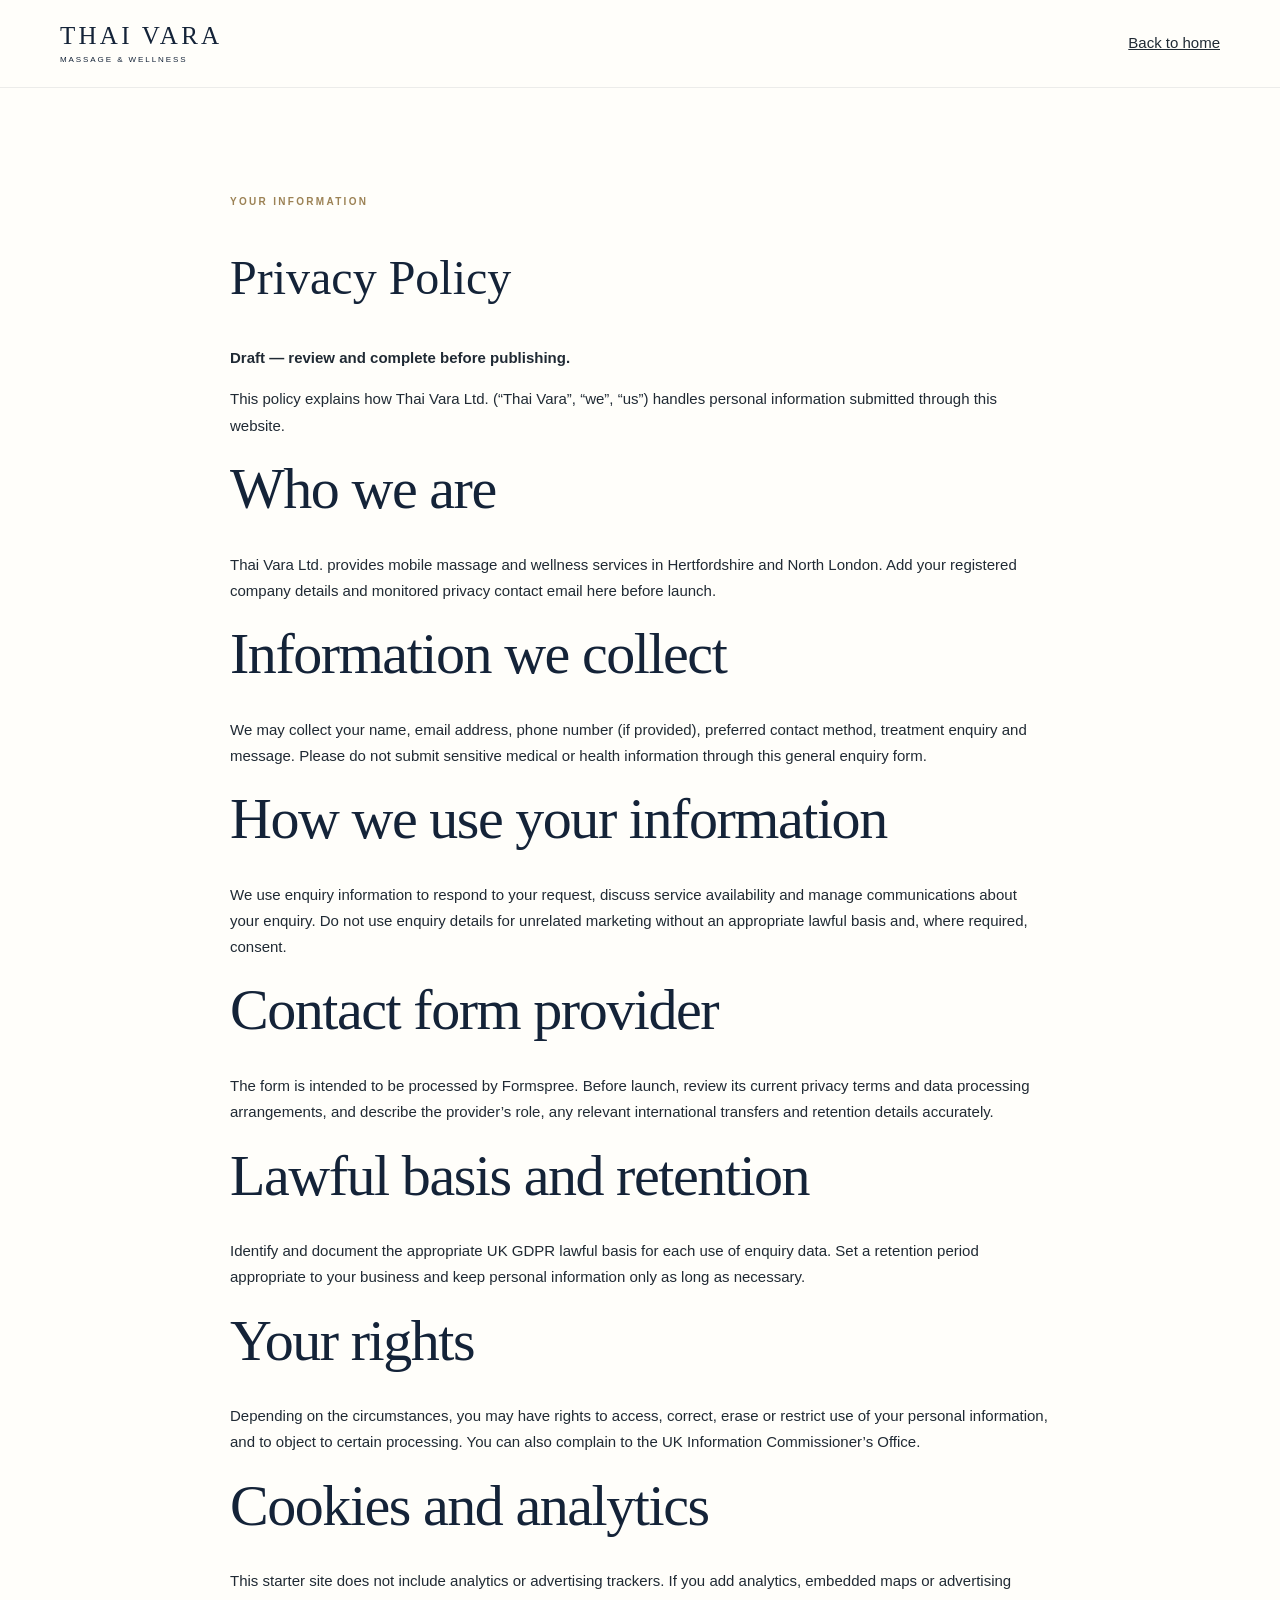
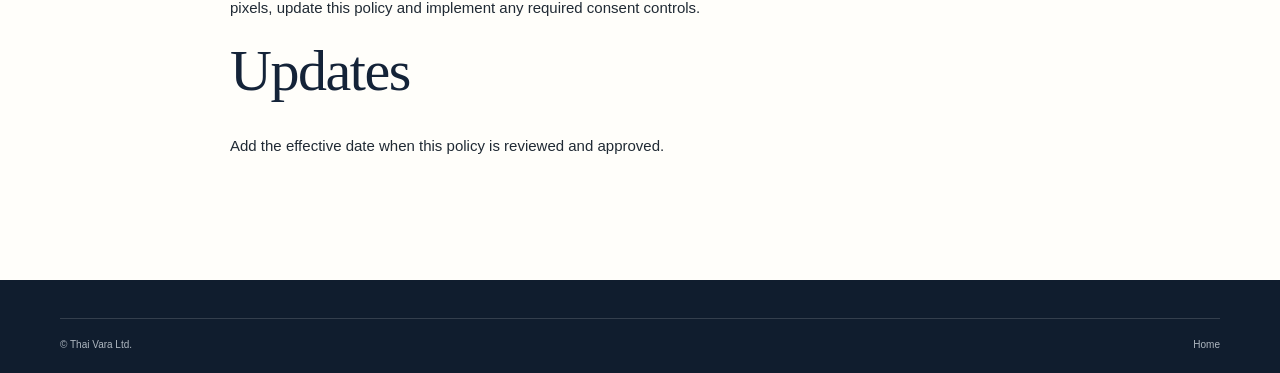
==== privacy-policy.html @ 6009766e "Add privacy-policy.html for Thai Vara website" ====
<!doctype html><html lang="en-GB"><head><meta charset="utf-8"><meta name="viewport" content="width=device-width,initial-scale=1"><title>Privacy Policy | Thai Vara Ltd.</title><link rel="stylesheet" href="/styles.css"></head><body><header class="header"><div class="wrap navwrap"><a class="brand" href="/"><b>THAI VARA</b><small>MASSAGE & WELLNESS</small></a><a href="/">Back to home</a></div></header><main class="section"><article class="wrap" style="max-width:820px"><p class="eyebrow">YOUR INFORMATION</p><h1 style="font:400 48px var(--serif);color:#142338">Privacy Policy</h1><p><strong>Draft — review and complete before publishing.</strong></p><p>This policy explains how Thai Vara Ltd. (“Thai Vara”, “we”, “us”) handles personal information submitted through this website.</p><h2>Who we are</h2><p>Thai Vara Ltd. provides mobile massage and wellness services in Hertfordshire and North London. Add your registered company details and monitored privacy contact email here before launch.</p><h2>Information we collect</h2><p>We may collect your name, email address, phone number (if provided), preferred contact method, treatment enquiry and message. Please do not submit sensitive medical or health information through this general enquiry form.</p><h2>How we use your information</h2><p>We use enquiry information to respond to your request, discuss service availability and manage communications about your enquiry. Do not use enquiry details for unrelated marketing without an appropriate lawful basis and, where required, consent.</p><h2>Contact form provider</h2><p>The form is intended to be processed by Formspree. Before launch, review its current privacy terms and data processing arrangements, and describe the provider’s role, any relevant international transfers and retention details accurately.</p><h2>Lawful basis and retention</h2><p>Identify and document the appropriate UK GDPR lawful basis for each use of enquiry data. Set a retention period appropriate to your business and keep personal information only as long as necessary.</p><h2>Your rights</h2><p>Depending on the circumstances, you may have rights to access, correct, erase or restrict use of your personal information, and to object to certain processing. You can also complain to the UK Information Commissioner’s Office.</p><h2>Cookies and analytics</h2><p>This starter site does not include analytics or advertising trackers. If you add analytics, embedded maps or advertising pixels, update this policy and implement any required consent controls.</p><h2>Updates</h2><p>Add the effective date when this policy is reviewed and approved.</p></article></main><footer><div class="wrap footbottom">© Thai Vara Ltd. <a href="/">Home</a></div></footer></body></html>
---- styles.css ----
:root{--navy:#142338;--ink:#202a34;--muted:#68727b;--cream:#f7f5f0;--paper:#fffefa;--gold:#c9b58c;--line:#e4e0d7;--serif:"Playfair Display",Georgia,serif;--sans:"DM Sans",Arial,sans-serif}*{box-sizing:border-box}html{scroll-behavior:smooth;scroll-padding-top:88px}body{margin:0;color:var(--ink);background:var(--paper);font:15px/1.75 var(--sans)}a{color:inherit}.wrap{width:min(1160px,calc(100% - 48px));margin:auto}.skip{position:absolute;left:-999px;top:0;background:white;padding:10px;z-index:99}.skip:focus{left:10px}.header{height:88px;background:rgba(255,254,250,.97);position:sticky;top:0;z-index:20;border-bottom:1px solid #14233814;backdrop-filter:blur(12px)}.navwrap{height:100%;display:flex;align-items:center;justify-content:space-between}.brand{text-decoration:none;display:flex;flex-direction:column;line-height:1.2;color:var(--navy)}.brand b{font:25px var(--serif);letter-spacing:.13em}.brand small{font-size:8px;letter-spacing:.24em;margin-top:5px}.navwrap nav{display:flex;align-items:center;gap:36px}.navwrap nav a{text-decoration:none;font-size:12px}.navwrap nav a:hover{color:#9c8255}.navcta{border:1px solid var(--navy);padding:10px 18px}.toggle{display:none}.hero{min-height:670px;position:relative;display:flex;align-items:center;background:var(--navy);overflow:hidden;color:white}.heroimg{position:absolute;inset:0;background:url("https://images.unsplash.com/photo-1540555700478-4be289fbecef?auto=format&fit=crop&w=2000&q=85") center/cover;opacity:.48}.shade{position:absolute;inset:0;background:linear-gradient(90deg,#0d1b2eeb 0%,#0d1b2eb8 48%,#0d1b2e33 100%)}.herocontent{position:relative;z-index:1;padding:105px 0 90px}.eyebrow{font-size:10px;font-weight:700;letter-spacing:.23em;color:#9c8255;margin:0 0 22px}.eyebrow.gold{color:#d8c49b}.hero h1{font:400 clamp(48px,7vw,82px)/1.12 var(--serif);letter-spacing:-.035em;margin:0;max-width:780px}.hero h1 em,h2 em{font-weight:400;color:var(--gold)}.herotext{max-width:510px;color:#e2e4e5;font-size:16px;margin:27px 0 32px}.actions{display:flex;align-items:center;gap:28px;flex-wrap:wrap}.btn{display:inline-flex;align-items:center;justify-content:center;gap:16px;border:0;padding:14px 23px;text-decoration:none;font:600 11px var(--sans);letter-spacing:.08em;text-transform:uppercase;cursor:pointer}.goldbtn{background:var(--gold);color:var(--navy)}.darkbtn{background:var(--navy);color:white}.lightlink{font-size:12px;text-decoration:none;color:white}.location{font-size:10px;letter-spacing:.18em;margin-top:65px;color:#d2d5d7}.watermark{position:absolute;right:8%;bottom:4%;font:italic 150px var(--serif);color:#ffffff12}.section{padding:105px 0}.twocol{display:grid;grid-template-columns:1fr 1fr;gap:100px}.section h2{font:400 clamp(38px,5vw,58px)/1.2 var(--serif);letter-spacing:-.025em;color:var(--navy);margin:0 0 28px}.copy{max-width:520px;color:var(--muted)}.lead{font:400 21px/1.55 var(--serif);color:var(--navy);margin-top:0}.under{display:inline-block;margin-top:17px;padding-bottom:5px;border-bottom:1px solid var(--gold);font-size:12px;text-decoration:none;color:var(--navy)}.services{background:var(--cream)}.sectionhead{display:flex;align-items:end;justify-content:space-between;gap:40px;margin-bottom:55px}.note{max-width:360px;color:var(--muted)}.cards{display:grid;grid-template-columns:repeat(3,1fr);border-top:1px solid var(--line);border-left:1px solid var(--line)}.cards article{min-height:240px;padding:29px 30px;border-right:1px solid var(--line);border-bottom:1px solid var(--line)}.cards article span,.benefits span{font-size:10px;color:#9c8255;letter-spacing:.12em}.cards h3,.benefits h3,.band h3{font:400 22px/1.3 var(--serif);color:var(--navy);margin:22px 0 12px}.cards p,.benefits p,.band p{font-size:13px;line-height:1.8;color:var(--muted);margin:0}.disclaimer{font-size:11px;color:#747b80;max-width:850px;margin:25px 0 0}.statement{background:var(--navy);color:white;text-align:center}.center h2{font:400 clamp(48px,7vw,76px)/1.15 var(--serif);margin:0 0 25px;color:white}.center>p:last-child{max-width:550px;margin:auto;color:#d3d9df}.benefits{display:grid;grid-template-columns:repeat(4,1fr);gap:32px}.benefits article{border-top:1px solid var(--gold);padding-top:19px}.benefits h3{margin-top:20px}.band{background:#eae5da;padding:65px 0}.bandgrid{display:grid;grid-template-columns:.8fr 1.2fr;gap:70px;align-items:center}.band h2{font:400 43px var(--serif);margin:0;color:var(--navy)}.bandoptions{display:grid;grid-template-columns:1fr 1fr;gap:35px}.band h3{margin:0 0 8px}.contact{background:var(--cream)}.contactgrid{display:grid;grid-template-columns:.85fr 1.15fr;gap:90px}.copytext{color:var(--muted);max-width:390px;margin:25px 0 42px}.label{font-size:9px;letter-spacing:.18em;color:#9c8255;margin:22px 0 3px}.contact strong{font-size:13px;font-weight:500;color:var(--navy)}form{background:var(--paper);padding:38px;border:1px solid var(--line)}form label{display:block;font-size:11px;font-weight:600;color:var(--navy);margin-bottom:17px}.formrow{display:grid;grid-template-columns:1fr 1fr;gap:18px}form input:not([type=checkbox]),form select,form textarea{display:block;width:100%;margin-top:7px;padding:12px 13px;border:1px solid #dedbd3;background:#fffefa;color:var(--ink);font:400 12px var(--sans);border-radius:0}form textarea{resize:vertical}form input:focus,form select:focus,form textarea:focus{outline:2px solid var(--gold);outline-offset:1px}.consent{display:flex!important;gap:10px;align-items:flex-start;font-weight:400!important;color:var(--muted)!important;line-height:1.5}.consent input{margin-top:3px}.consent a{color:var(--navy)}.formnote{font-size:10px;color:#7b8389;margin:13px 0 0}footer{background:#101d2e;color:#dce0e3;padding:38px 0 20px}.footertop{display:flex;align-items:center;justify-content:space-between;padding-bottom:35px}.inverse{color:white}.footertop>p{font:italic 18px var(--serif);color:#d1c2a3}.footertop>a:last-child,.footbottom a{text-decoration:none}.footbottom{border-top:1px solid #ffffff26;padding-top:17px;display:flex;justify-content:space-between;gap:18px;flex-wrap:wrap;font-size:10px;color:#aeb7c0}@media(max-width:800px){.twocol,.contactgrid{gap:45px}.benefits{grid-template-columns:repeat(2,1fr)}.bandgrid{gap:35px}.cards article{padding:24px;min-height:260px}}@media(max-width:640px){.wrap{width:calc(100% - 36px)}.header{height:74px}.brand b{font-size:22px}.toggle{display:block;background:none;border:0;color:var(--navy);font-size:23px}.navwrap nav{display:none;position:absolute;top:74px;left:0;right:0;background:var(--paper);padding:22px 24px 28px;flex-direction:column;align-items:stretch;border-bottom:1px solid var(--line)}.navwrap nav.open{display:flex}.navwrap nav a{padding:8px 0}.navcta{text-align:center}.hero{min-height:650px}.herocontent{padding:90px 0 65px}.hero h1{font-size:51px}.herotext{font-size:14px}.location{margin-top:50px}.section{padding:78px 0}.twocol,.contactgrid,.bandgrid{grid-template-columns:1fr;gap:30px}.section h2{font-size:43px}.sectionhead{display:block;margin-bottom:35px}.note{margin-top:20px}.cards{grid-template-columns:1fr}.cards article{min-height:0;padding:25px}.cards h3{margin:13px 0}.center h2{font-size:54px}.benefits{grid-template-columns:1fr 1fr;gap:28px 18px}.benefits h3{font-size:19px}.band{padding:55px 0}.band h2{font-size:38px}.bandoptions{grid-template-columns:1fr;gap:25px}form{padding:24px 19px}.formrow{grid-template-columns:1fr;gap:0}.footertop{align-items:flex-start;gap:20px;flex-direction:column}.footertop>p{margin:0}.footbottom{flex-direction:column;gap:8px}}@media(prefers-reduced-motion:reduce){html{scroll-behavior:auto}}
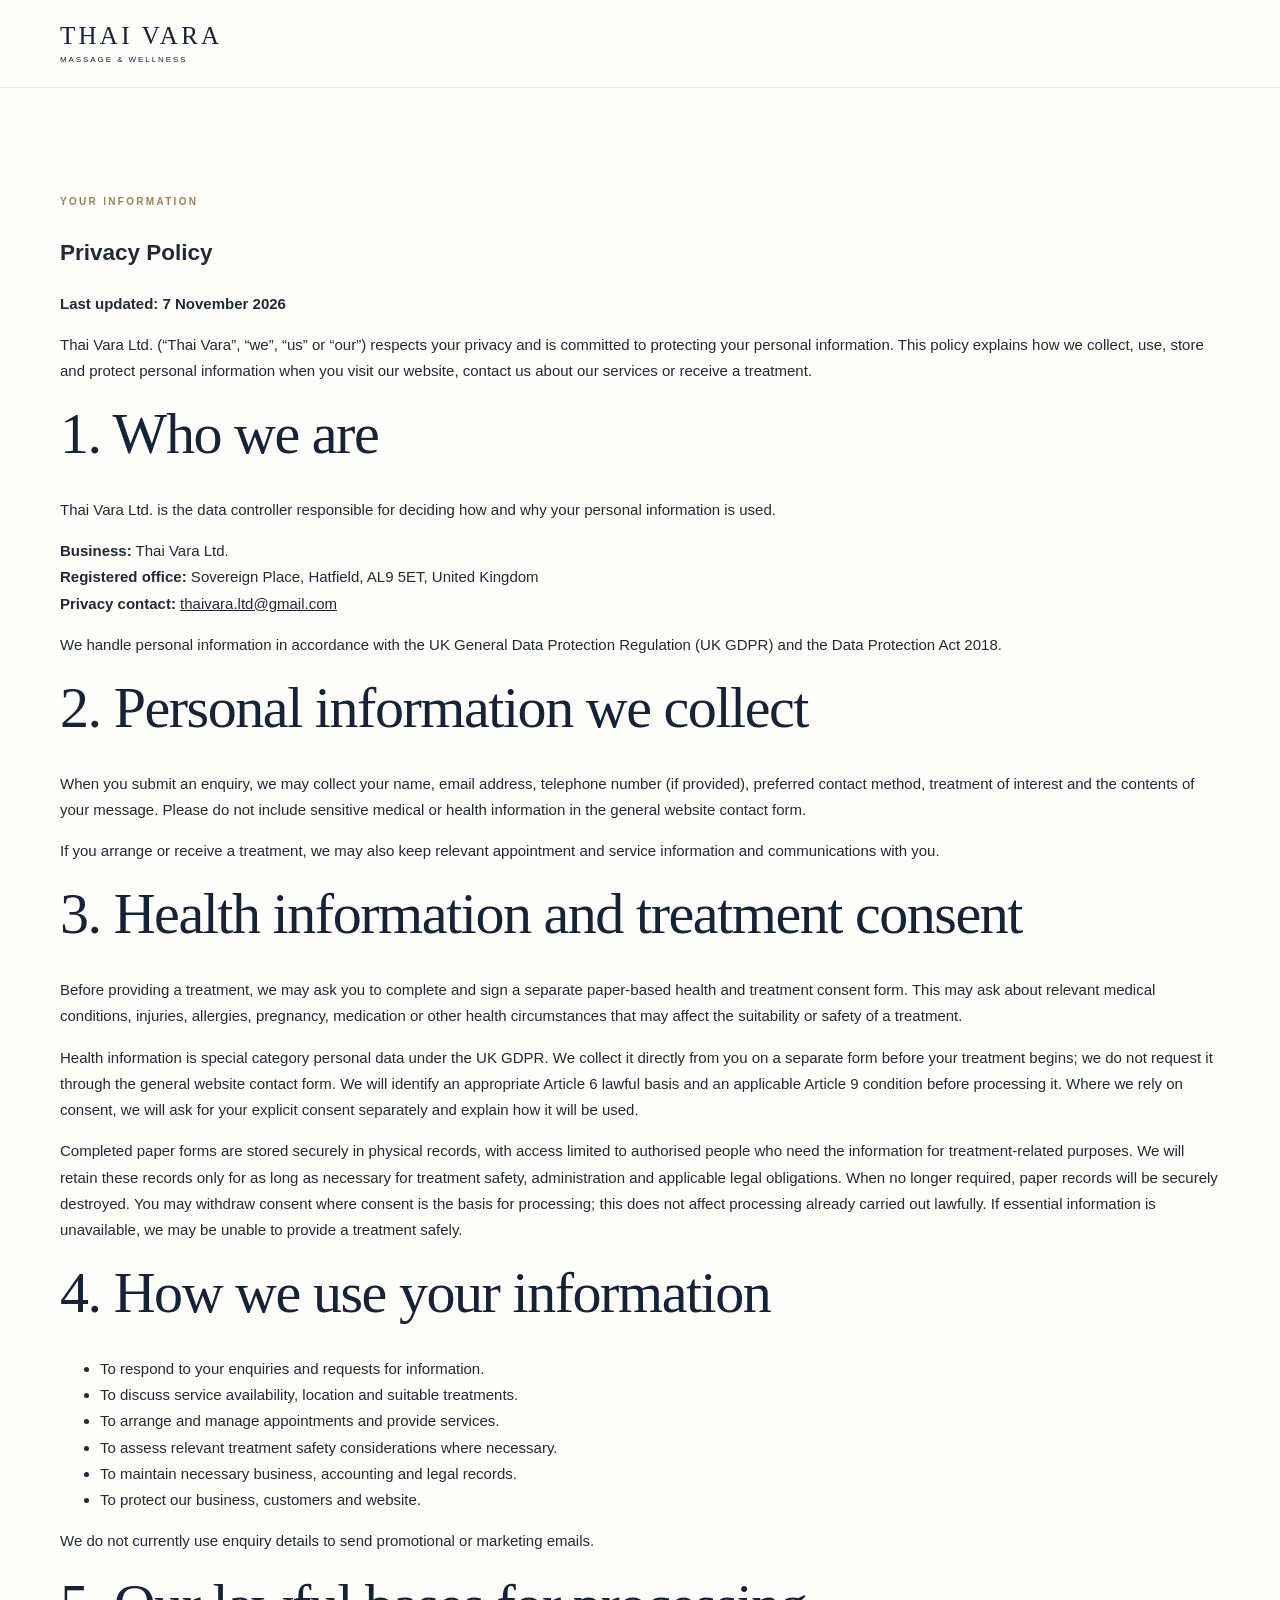
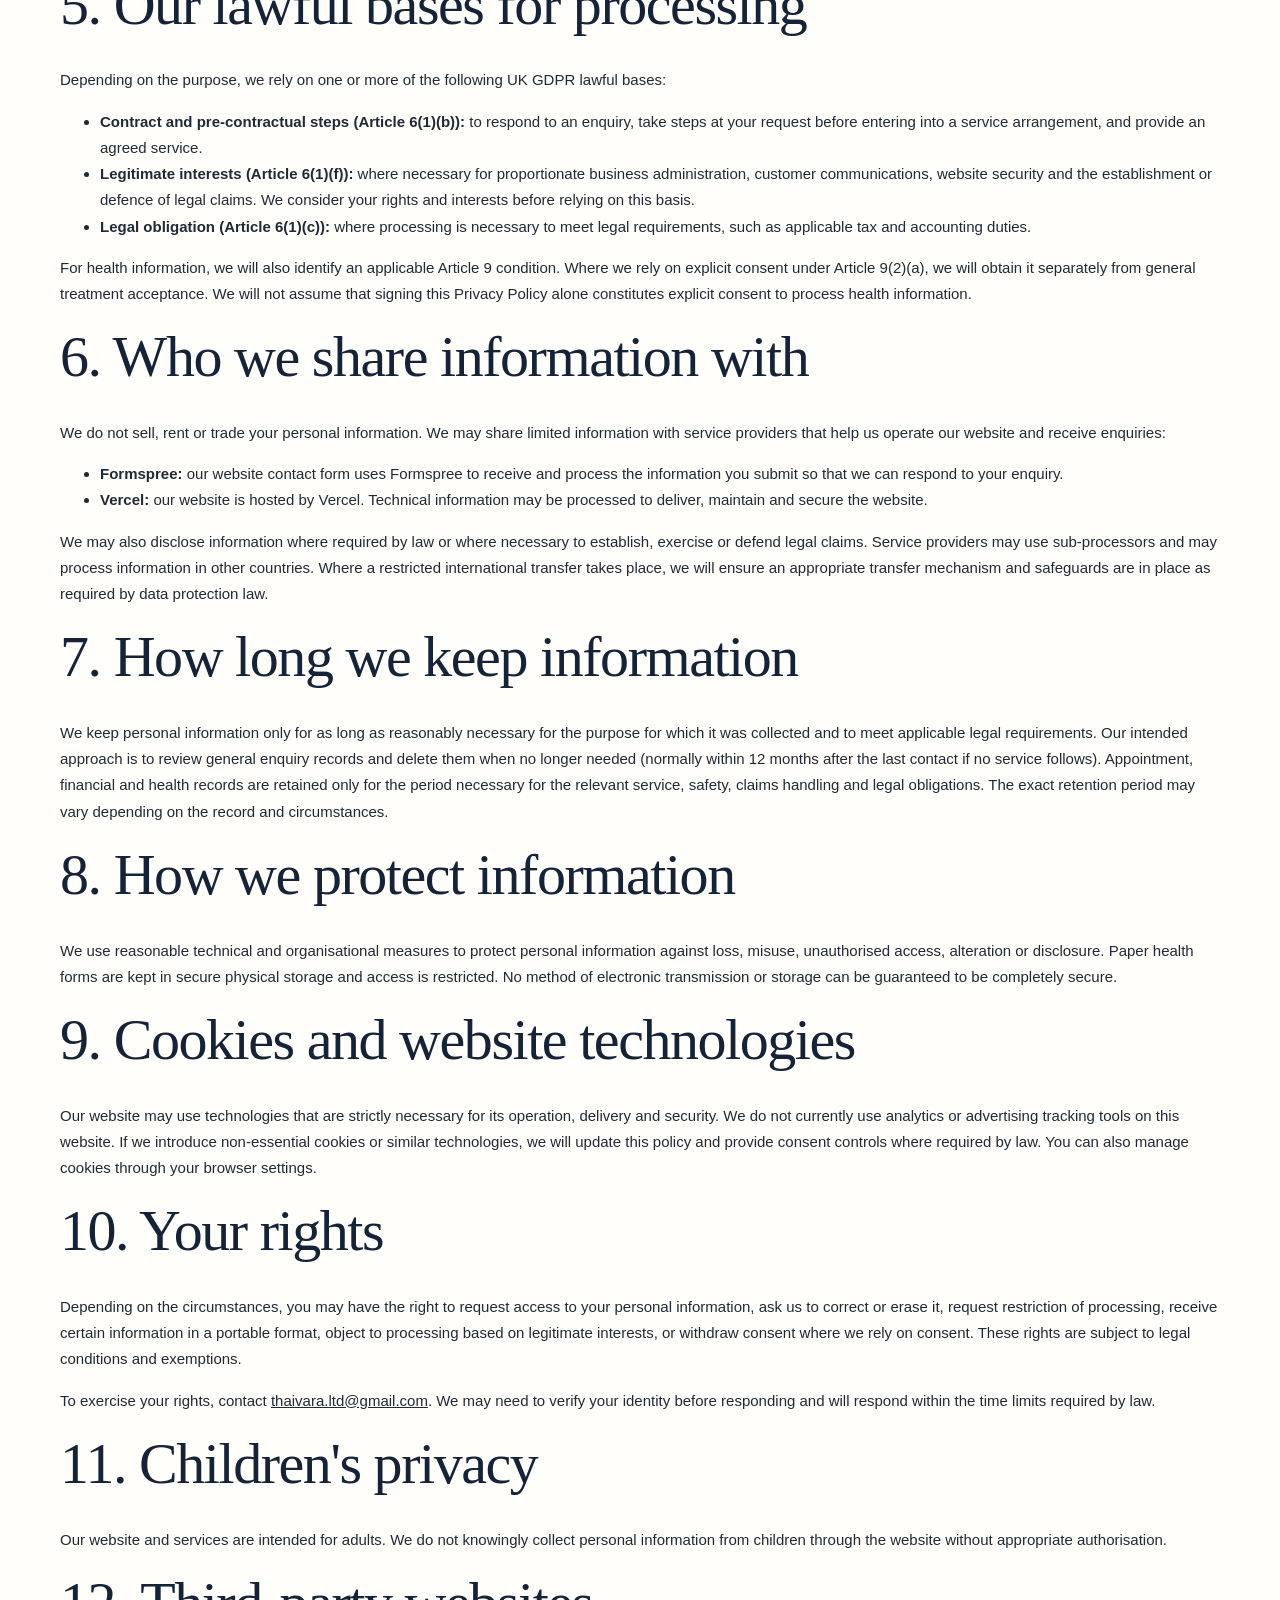
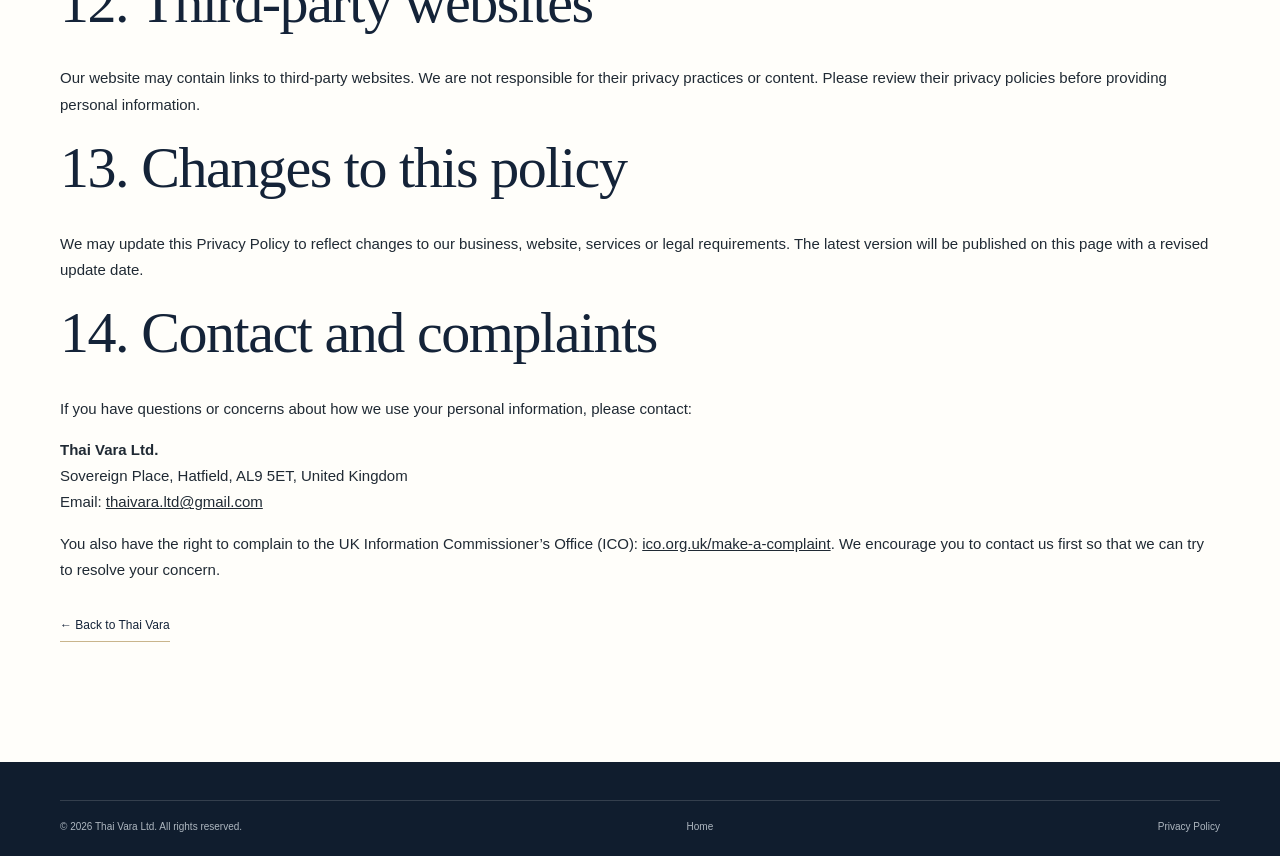
==== commit fe2497d0: "Publish Thai Vara privacy policy page" ====
--- a/privacy-policy.html
+++ b/privacy-policy.html
@@ -1 +1,32 @@
-<!doctype html><html lang="en-GB"><head><meta charset="utf-8"><meta name="viewport" content="width=device-width,initial-scale=1"><title>Privacy Policy | Thai Vara Ltd.</title><link rel="stylesheet" href="/styles.css"></head><body><header class="header"><div class="wrap navwrap"><a class="brand" href="/"><b>THAI VARA</b><small>MASSAGE & WELLNESS</small></a><a href="/">Back to home</a></div></header><main class="section"><article class="wrap" style="max-width:820px"><p class="eyebrow">YOUR INFORMATION</p><h1 style="font:400 48px var(--serif);color:#142338">Privacy Policy</h1><p><strong>Draft — review and complete before publishing.</strong></p><p>This policy explains how Thai Vara Ltd. (“Thai Vara”, “we”, “us”) handles personal information submitted through this website.</p><h2>Who we are</h2><p>Thai Vara Ltd. provides mobile massage and wellness services in Hertfordshire and North London. Add your registered company details and monitored privacy contact email here before launch.</p><h2>Information we collect</h2><p>We may collect your name, email address, phone number (if provided), preferred contact method, treatment enquiry and message. Please do not submit sensitive medical or health information through this general enquiry form.</p><h2>How we use your information</h2><p>We use enquiry information to respond to your request, discuss service availability and manage communications about your enquiry. Do not use enquiry details for unrelated marketing without an appropriate lawful basis and, where required, consent.</p><h2>Contact form provider</h2><p>The form is intended to be processed by Formspree. Before launch, review its current privacy terms and data processing arrangements, and describe the provider’s role, any relevant international transfers and retention details accurately.</p><h2>Lawful basis and retention</h2><p>Identify and document the appropriate UK GDPR lawful basis for each use of enquiry data. Set a retention period appropriate to your business and keep personal information only as long as necessary.</p><h2>Your rights</h2><p>Depending on the circumstances, you may have rights to access, correct, erase or restrict use of your personal information, and to object to certain processing. You can also complain to the UK Information Commissioner’s Office.</p><h2>Cookies and analytics</h2><p>This starter site does not include analytics or advertising trackers. If you add analytics, embedded maps or advertising pixels, update this policy and implement any required consent controls.</p><h2>Updates</h2><p>Add the effective date when this policy is reviewed and approved.</p></article></main><footer><div class="wrap footbottom">© Thai Vara Ltd. <a href="/">Home</a></div></footer></body></html>+<!doctype html>
+<html lang="en-GB">
+<head>
+<meta charset="utf-8"><meta name="viewport" content="width=device-width,initial-scale=1">
+<meta name="theme-color" content="#142338">
+<title>Privacy Policy | Thai Vara Ltd.</title>
+<meta name="description" content="How Thai Vara Ltd. collects, uses, stores and protects personal information.">
+<link rel="stylesheet" href="/styles.css">
+</head>
+<body>
+<header class="header"><div class="wrap navwrap"><a class="brand" href="/"><b>THAI VARA</b><small>MASSAGE & WELLNESS</small></a></div></header>
+<main class="section policy-page"><article class="wrap policy-content">
+<p class="eyebrow">YOUR INFORMATION</p><h1>Privacy Policy</h1><p class="policy-date"><strong>Last updated: 7 November 2026</strong></p>
+<p>Thai Vara Ltd. (“Thai Vara”, “we”, “us” or “our”) respects your privacy and is committed to protecting your personal information. This policy explains how we collect, use, store and protect personal information when you visit our website, contact us about our services or receive a treatment.</p>
+<h2>1. Who we are</h2><p>Thai Vara Ltd. is the data controller responsible for deciding how and why your personal information is used.</p><p><strong>Business:</strong> Thai Vara Ltd.<br><strong>Registered office:</strong> Sovereign Place, Hatfield, AL9 5ET, United Kingdom<br><strong>Privacy contact:</strong> <a href="mailto:thaivara.ltd@gmail.com">thaivara.ltd@gmail.com</a></p><p>We handle personal information in accordance with the UK General Data Protection Regulation (UK GDPR) and the Data Protection Act 2018.</p>
+<h2>2. Personal information we collect</h2><p>When you submit an enquiry, we may collect your name, email address, telephone number (if provided), preferred contact method, treatment of interest and the contents of your message. Please do not include sensitive medical or health information in the general website contact form.</p><p>If you arrange or receive a treatment, we may also keep relevant appointment and service information and communications with you.</p>
+<h2>3. Health information and treatment consent</h2><p>Before providing a treatment, we may ask you to complete and sign a separate paper-based health and treatment consent form. This may ask about relevant medical conditions, injuries, allergies, pregnancy, medication or other health circumstances that may affect the suitability or safety of a treatment.</p><p>Health information is special category personal data under the UK GDPR. We collect it directly from you on a separate form before your treatment begins; we do not request it through the general website contact form. We will identify an appropriate Article 6 lawful basis and an applicable Article 9 condition before processing it. Where we rely on consent, we will ask for your explicit consent separately and explain how it will be used.</p><p>Completed paper forms are stored securely in physical records, with access limited to authorised people who need the information for treatment-related purposes. We will retain these records only for as long as necessary for treatment safety, administration and applicable legal obligations. When no longer required, paper records will be securely destroyed. You may withdraw consent where consent is the basis for processing; this does not affect processing already carried out lawfully. If essential information is unavailable, we may be unable to provide a treatment safely.</p>
+<h2>4. How we use your information</h2><ul><li>To respond to your enquiries and requests for information.</li><li>To discuss service availability, location and suitable treatments.</li><li>To arrange and manage appointments and provide services.</li><li>To assess relevant treatment safety considerations where necessary.</li><li>To maintain necessary business, accounting and legal records.</li><li>To protect our business, customers and website.</li></ul><p>We do not currently use enquiry details to send promotional or marketing emails.</p>
+<h2>5. Our lawful bases for processing</h2><p>Depending on the purpose, we rely on one or more of the following UK GDPR lawful bases:</p><ul><li><strong>Contract and pre-contractual steps (Article 6(1)(b)):</strong> to respond to an enquiry, take steps at your request before entering into a service arrangement, and provide an agreed service.</li><li><strong>Legitimate interests (Article 6(1)(f)):</strong> where necessary for proportionate business administration, customer communications, website security and the establishment or defence of legal claims. We consider your rights and interests before relying on this basis.</li><li><strong>Legal obligation (Article 6(1)(c)):</strong> where processing is necessary to meet legal requirements, such as applicable tax and accounting duties.</li></ul><p>For health information, we will also identify an applicable Article 9 condition. Where we rely on explicit consent under Article 9(2)(a), we will obtain it separately from general treatment acceptance. We will not assume that signing this Privacy Policy alone constitutes explicit consent to process health information.</p>
+<h2>6. Who we share information with</h2><p>We do not sell, rent or trade your personal information. We may share limited information with service providers that help us operate our website and receive enquiries:</p><ul><li><strong>Formspree:</strong> our website contact form uses Formspree to receive and process the information you submit so that we can respond to your enquiry.</li><li><strong>Vercel:</strong> our website is hosted by Vercel. Technical information may be processed to deliver, maintain and secure the website.</li></ul><p>We may also disclose information where required by law or where necessary to establish, exercise or defend legal claims. Service providers may use sub-processors and may process information in other countries. Where a restricted international transfer takes place, we will ensure an appropriate transfer mechanism and safeguards are in place as required by data protection law.</p>
+<h2>7. How long we keep information</h2><p>We keep personal information only for as long as reasonably necessary for the purpose for which it was collected and to meet applicable legal requirements. Our intended approach is to review general enquiry records and delete them when no longer needed (normally within 12 months after the last contact if no service follows). Appointment, financial and health records are retained only for the period necessary for the relevant service, safety, claims handling and legal obligations. The exact retention period may vary depending on the record and circumstances.</p>
+<h2>8. How we protect information</h2><p>We use reasonable technical and organisational measures to protect personal information against loss, misuse, unauthorised access, alteration or disclosure. Paper health forms are kept in secure physical storage and access is restricted. No method of electronic transmission or storage can be guaranteed to be completely secure.</p>
+<h2>9. Cookies and website technologies</h2><p>Our website may use technologies that are strictly necessary for its operation, delivery and security. We do not currently use analytics or advertising tracking tools on this website. If we introduce non-essential cookies or similar technologies, we will update this policy and provide consent controls where required by law. You can also manage cookies through your browser settings.</p>
+<h2>10. Your rights</h2><p>Depending on the circumstances, you may have the right to request access to your personal information, ask us to correct or erase it, request restriction of processing, receive certain information in a portable format, object to processing based on legitimate interests, or withdraw consent where we rely on consent. These rights are subject to legal conditions and exemptions.</p><p>To exercise your rights, contact <a href="mailto:thaivara.ltd@gmail.com">thaivara.ltd@gmail.com</a>. We may need to verify your identity before responding and will respond within the time limits required by law.</p>
+<h2>11. Children's privacy</h2><p>Our website and services are intended for adults. We do not knowingly collect personal information from children through the website without appropriate authorisation.</p>
+<h2>12. Third-party websites</h2><p>Our website may contain links to third-party websites. We are not responsible for their privacy practices or content. Please review their privacy policies before providing personal information.</p>
+<h2>13. Changes to this policy</h2><p>We may update this Privacy Policy to reflect changes to our business, website, services or legal requirements. The latest version will be published on this page with a revised update date.</p>
+<h2>14. Contact and complaints</h2><p>If you have questions or concerns about how we use your personal information, please contact:</p><p><strong>Thai Vara Ltd.</strong><br>Sovereign Place, Hatfield, AL9 5ET, United Kingdom<br>Email: <a href="mailto:thaivara.ltd@gmail.com">thaivara.ltd@gmail.com</a></p><p>You also have the right to complain to the UK Information Commissioner’s Office (ICO): <a href="https://ico.org.uk/make-a-complaint/" target="_blank" rel="noopener noreferrer">ico.org.uk/make-a-complaint</a>. We encourage you to contact us first so that we can try to resolve your concern.</p>
+<p class="policy-back"><a class="under" href="/">← Back to Thai Vara</a></p>
+</article></main>
+<footer><div class="wrap footbottom"><span>© 2026 Thai Vara Ltd. All rights reserved.</span><a href="/">Home</a><a href="/privacy-policy.html" aria-current="page">Privacy Policy</a></div></footer>
+</body></html>
--- a/styles.css
+++ b/styles.css
@@ -1 +1 @@
-:root{--navy:#142338;--ink:#202a34;--muted:#68727b;--cream:#f7f5f0;--paper:#fffefa;--gold:#c9b58c;--line:#e4e0d7;--serif:"Playfair Display",Georgia,serif;--sans:"DM Sans",Arial,sans-serif}*{box-sizing:border-box}html{scroll-behavior:smooth;scroll-padding-top:88px}body{margin:0;color:var(--ink);background:var(--paper);font:15px/1.75 var(--sans)}a{color:inherit}.wrap{width:min(1160px,calc(100% - 48px));margin:auto}.skip{position:absolute;left:-999px;top:0;background:white;padding:10px;z-index:99}.skip:focus{left:10px}.header{height:88px;background:rgba(255,254,250,.97);position:sticky;top:0;z-index:20;border-bottom:1px solid #14233814;backdrop-filter:blur(12px)}.navwrap{height:100%;display:flex;align-items:center;justify-content:space-between}.brand{text-decoration:none;display:flex;flex-direction:column;line-height:1.2;color:var(--navy)}.brand b{font:25px var(--serif);letter-spacing:.13em}.brand small{font-size:8px;letter-spacing:.24em;margin-top:5px}.navwrap nav{display:flex;align-items:center;gap:36px}.navwrap nav a{text-decoration:none;font-size:12px}.navwrap nav a:hover{color:#9c8255}.navcta{border:1px solid var(--navy);padding:10px 18px}.toggle{display:none}.hero{min-height:670px;position:relative;display:flex;align-items:center;background:var(--navy);overflow:hidden;color:white}.heroimg{position:absolute;inset:0;background:url("https://images.unsplash.com/photo-1540555700478-4be289fbecef?auto=format&fit=crop&w=2000&q=85") center/cover;opacity:.48}.shade{position:absolute;inset:0;background:linear-gradient(90deg,#0d1b2eeb 0%,#0d1b2eb8 48%,#0d1b2e33 100%)}.herocontent{position:relative;z-index:1;padding:105px 0 90px}.eyebrow{font-size:10px;font-weight:700;letter-spacing:.23em;color:#9c8255;margin:0 0 22px}.eyebrow.gold{color:#d8c49b}.hero h1{font:400 clamp(48px,7vw,82px)/1.12 var(--serif);letter-spacing:-.035em;margin:0;max-width:780px}.hero h1 em,h2 em{font-weight:400;color:var(--gold)}.herotext{max-width:510px;color:#e2e4e5;font-size:16px;margin:27px 0 32px}.actions{display:flex;align-items:center;gap:28px;flex-wrap:wrap}.btn{display:inline-flex;align-items:center;justify-content:center;gap:16px;border:0;padding:14px 23px;text-decoration:none;font:600 11px var(--sans);letter-spacing:.08em;text-transform:uppercase;cursor:pointer}.goldbtn{background:var(--gold);color:var(--navy)}.darkbtn{background:var(--navy);color:white}.lightlink{font-size:12px;text-decoration:none;color:white}.location{font-size:10px;letter-spacing:.18em;margin-top:65px;color:#d2d5d7}.watermark{position:absolute;right:8%;bottom:4%;font:italic 150px var(--serif);color:#ffffff12}.section{padding:105px 0}.twocol{display:grid;grid-template-columns:1fr 1fr;gap:100px}.section h2{font:400 clamp(38px,5vw,58px)/1.2 var(--serif);letter-spacing:-.025em;color:var(--navy);margin:0 0 28px}.copy{max-width:520px;color:var(--muted)}.lead{font:400 21px/1.55 var(--serif);color:var(--navy);margin-top:0}.under{display:inline-block;margin-top:17px;padding-bottom:5px;border-bottom:1px solid var(--gold);font-size:12px;text-decoration:none;color:var(--navy)}.services{background:var(--cream)}.sectionhead{display:flex;align-items:end;justify-content:space-between;gap:40px;margin-bottom:55px}.note{max-width:360px;color:var(--muted)}.cards{display:grid;grid-template-columns:repeat(3,1fr);border-top:1px solid var(--line);border-left:1px solid var(--line)}.cards article{min-height:240px;padding:29px 30px;border-right:1px solid var(--line);border-bottom:1px solid var(--line)}.cards article span,.benefits span{font-size:10px;color:#9c8255;letter-spacing:.12em}.cards h3,.benefits h3,.band h3{font:400 22px/1.3 var(--serif);color:var(--navy);margin:22px 0 12px}.cards p,.benefits p,.band p{font-size:13px;line-height:1.8;color:var(--muted);margin:0}.disclaimer{font-size:11px;color:#747b80;max-width:850px;margin:25px 0 0}.statement{background:var(--navy);color:white;text-align:center}.center h2{font:400 clamp(48px,7vw,76px)/1.15 var(--serif);margin:0 0 25px;color:white}.center>p:last-child{max-width:550px;margin:auto;color:#d3d9df}.benefits{display:grid;grid-template-columns:repeat(4,1fr);gap:32px}.benefits article{border-top:1px solid var(--gold);padding-top:19px}.benefits h3{margin-top:20px}.band{background:#eae5da;padding:65px 0}.bandgrid{display:grid;grid-template-columns:.8fr 1.2fr;gap:70px;align-items:center}.band h2{font:400 43px var(--serif);margin:0;color:var(--navy)}.bandoptions{display:grid;grid-template-columns:1fr 1fr;gap:35px}.band h3{margin:0 0 8px}.contact{background:var(--cream)}.contactgrid{display:grid;grid-template-columns:.85fr 1.15fr;gap:90px}.copytext{color:var(--muted);max-width:390px;margin:25px 0 42px}.label{font-size:9px;letter-spacing:.18em;color:#9c8255;margin:22px 0 3px}.contact strong{font-size:13px;font-weight:500;color:var(--navy)}form{background:var(--paper);padding:38px;border:1px solid var(--line)}form label{display:block;font-size:11px;font-weight:600;color:var(--navy);margin-bottom:17px}.formrow{display:grid;grid-template-columns:1fr 1fr;gap:18px}form input:not([type=checkbox]),form select,form textarea{display:block;width:100%;margin-top:7px;padding:12px 13px;border:1px solid #dedbd3;background:#fffefa;color:var(--ink);font:400 12px var(--sans);border-radius:0}form textarea{resize:vertical}form input:focus,form select:focus,form textarea:focus{outline:2px solid var(--gold);outline-offset:1px}.consent{display:flex!important;gap:10px;align-items:flex-start;font-weight:400!important;color:var(--muted)!important;line-height:1.5}.consent input{margin-top:3px}.consent a{color:var(--navy)}.formnote{font-size:10px;color:#7b8389;margin:13px 0 0}footer{background:#101d2e;color:#dce0e3;padding:38px 0 20px}.footertop{display:flex;align-items:center;justify-content:space-between;padding-bottom:35px}.inverse{color:white}.footertop>p{font:italic 18px var(--serif);color:#d1c2a3}.footertop>a:last-child,.footbottom a{text-decoration:none}.footbottom{border-top:1px solid #ffffff26;padding-top:17px;display:flex;justify-content:space-between;gap:18px;flex-wrap:wrap;font-size:10px;color:#aeb7c0}@media(max-width:800px){.twocol,.contactgrid{gap:45px}.benefits{grid-template-columns:repeat(2,1fr)}.bandgrid{gap:35px}.cards article{padding:24px;min-height:260px}}@media(max-width:640px){.wrap{width:calc(100% - 36px)}.header{height:74px}.brand b{font-size:22px}.toggle{display:block;background:none;border:0;color:var(--navy);font-size:23px}.navwrap nav{display:none;position:absolute;top:74px;left:0;right:0;background:var(--paper);padding:22px 24px 28px;flex-direction:column;align-items:stretch;border-bottom:1px solid var(--line)}.navwrap nav.open{display:flex}.navwrap nav a{padding:8px 0}.navcta{text-align:center}.hero{min-height:650px}.herocontent{padding:90px 0 65px}.hero h1{font-size:51px}.herotext{font-size:14px}.location{margin-top:50px}.section{padding:78px 0}.twocol,.contactgrid,.bandgrid{grid-template-columns:1fr;gap:30px}.section h2{font-size:43px}.sectionhead{display:block;margin-bottom:35px}.note{margin-top:20px}.cards{grid-template-columns:1fr}.cards article{min-height:0;padding:25px}.cards h3{margin:13px 0}.center h2{font-size:54px}.benefits{grid-template-columns:1fr 1fr;gap:28px 18px}.benefits h3{font-size:19px}.band{padding:55px 0}.band h2{font-size:38px}.bandoptions{grid-template-columns:1fr;gap:25px}form{padding:24px 19px}.formrow{grid-template-columns:1fr;gap:0}.footertop{align-items:flex-start;gap:20px;flex-direction:column}.footertop>p{margin:0}.footbottom{flex-direction:column;gap:8px}}@media(prefers-reduced-motion:reduce){html{scroll-behavior:auto}}+:root{--navy:#142338;--ink:#202a34;--muted:#68727b;--cream:#f7f5f0;--paper:#fffefa;--gold:#c9b58c;--line:#e4e0d7;--serif:"Playfair Display",Georgia,serif;--sans:"DM Sans",Arial,sans-serif}*{box-sizing:border-box}html{scroll-behavior:smooth;scroll-padding-top:88px}body{margin:0;color:var(--ink);background:var(--paper);font:15px/1.75 var(--sans)}a{color:inherit}.wrap{width:min(1160px,calc(100% - 48px));margin:auto}.skip{position:absolute;left:-999px;top:0;background:white;padding:10px;z-index:99}.skip:focus{left:10px}.header{height:88px;background:rgba(255,254,250,.97);position:sticky;top:0;z-index:20;border-bottom:1px solid #14233814;backdrop-filter:blur(12px)}.navwrap{height:100%;display:flex;align-items:center;justify-content:space-between}.brand{text-decoration:none;display:flex;flex-direction:column;line-height:1.2;color:var(--navy)}.brand b{font:25px var(--serif);letter-spacing:.13em}.brand small{font-size:8px;letter-spacing:.24em;margin-top:5px}.navwrap nav{display:flex;align-items:center;gap:36px}.navwrap nav a{text-decoration:none;font-size:12px}.navwrap nav a:hover{color:#9c8255}.navcta{border:1px solid var(--navy);padding:10px 18px}.toggle{display:none}.hero{min-height:670px;position:relative;display:flex;align-items:center;background:var(--navy);overflow:hidden;color:white}.heroimg{position:absolute;inset:0;background:url("https://images.unsplash.com/photo-1540555700478-4be289fbecef?auto=format&fit=crop&w=2000&q=85") center/cover;opacity:.48}.shade{position:absolute;inset:0;background:linear-gradient(90deg,#0d1b2eeb 0%,#0d1b2eb8 48%,#0d1b2e33 100%)}.herocontent{position:relative;z-index:1;padding:105px 0 90px}.eyebrow{font-size:10px;font-weight:700;letter-spacing:.23em;color:#9c8255;margin:0 0 22px}.eyebrow.gold{color:#d8c49b}.hero h1{font:400 clamp(48px,7vw,82px)/1.12 var(--serif);letter-spacing:-.035em;margin:0;max-width:780px}.hero h1 em,h2 em{font-weight:400;color:var(--gold)}.herotext{max-width:510px;color:#e2e4e5;font-size:16px;margin:27px 0 32px}.actions{display:flex;align-items:center;gap:28px;flex-wrap:wrap}.btn{display:inline-flex;align-items:center;justify-content:center;gap:16px;border:0;padding:14px 23px;text-decoration:none;font:600 11px var(--sans);letter-spacing:.08em;text-transform:uppercase;cursor:pointer}.goldbtn{background:var(--gold);color:var(--navy)}.darkbtn{background:var(--navy);color:white}.lightlink{font-size:12px;text-decoration:none;color:white}.location{font-size:10px;letter-spacing:.18em;margin-top:65px;color:#d2d5d7}.watermark{position:absolute;right:8%;bottom:4%;font:italic 150px var(--serif);color:#ffffff12}.section{padding:105px 0}.twocol{display:grid;grid-template-columns:1fr 1fr;gap:100px}.section h2{font:400 clamp(38px,5vw,58px)/1.2 var(--serif);letter-spacing:-.025em;color:var(--navy);margin:0 0 28px}.copy{max-width:520px;color:var(--muted)}.lead{font:400 21px/1.55 var(--serif);color:var(--navy);margin-top:0}.under{display:inline-block;margin-top:17px;padding-bottom:5px;border-bottom:1px solid var(--gold);font-size:12px;text-decoration:none;color:var(--navy)}.services{background:var(--cream)}.sectionhead{display:flex;align-items:end;justify-content:space-between;gap:40px;margin-bottom:55px}.note{max-width:360px;color:var(--muted)}.cards{display:grid;grid-template-columns:repeat(3,1fr);gap:22px}.cards article{min-height:0;padding:0 0 24px;border:1px solid var(--line);background:var(--paper);overflow:hidden}.cards article img{display:block;width:100%;height:205px;object-fit:cover}.cardbody{padding:22px 24px 0}.cards article span,.benefits span{font-size:10px;color:#9c8255;letter-spacing:.12em}.cards h3,.benefits h3,.band h3{font:400 22px/1.3 var(--serif);color:var(--navy);margin:12px 0 10px}.cards p,.benefits p,.band p{font-size:13px;line-height:1.8;color:var(--muted);margin:0}.disclaimer{font-size:11px;color:#747b80;max-width:850px;margin:25px 0 0}.imagecredit{font-size:10px;color:#858b8e;margin:12px 0 0}.imagecredit a{color:var(--navy)}.statement{background:var(--navy);color:white;text-align:center}.center h2{font:400 clamp(48px,7vw,76px)/1.15 var(--serif);margin:0 0 25px;color:white}.center>p:last-child{max-width:550px;margin:auto;color:#d3d9df}.benefits{display:grid;grid-template-columns:repeat(4,1fr);gap:32px}.benefits article{border-top:1px solid var(--gold);padding-top:19px}.benefits h3{margin-top:20px}.band{background:#eae5da;padding:65px 0}.bandgrid{display:grid;grid-template-columns:.8fr 1.2fr;gap:70px;align-items:center}.band h2{font:400 43px var(--serif);margin:0;color:var(--navy)}.bandoptions{display:grid;grid-template-columns:1fr 1fr;gap:35px}.band h3{margin:0 0 8px}.contact{background:var(--cream)}.contactgrid{display:grid;grid-template-columns:.85fr 1.15fr;gap:90px}.copytext{color:var(--muted);max-width:390px;margin:25px 0 42px}.label{font-size:9px;letter-spacing:.18em;color:#9c8255;margin:22px 0 3px}.contact strong{font-size:13px;font-weight:500;color:var(--navy)}.contact strong a{text-decoration:none}form{background:var(--paper);padding:38px;border:1px solid var(--line)}form label{display:block;font-size:11px;font-weight:600;color:var(--navy);margin-bottom:17px}.formrow{display:grid;grid-template-columns:1fr 1fr;gap:18px}form input:not([type=checkbox]),form select,form textarea{display:block;width:100%;margin-top:7px;padding:12px 13px;border:1px solid #dedbd3;background:#fffefa;color:var(--ink);font:400 12px var(--sans);border-radius:0}form textarea{resize:vertical}form input:focus,form select:focus,form textarea:focus{outline:2px solid var(--gold);outline-offset:1px}.consent{display:flex!important;gap:10px;align-items:flex-start;font-weight:400!important;color:var(--muted)!important;line-height:1.5}.consent input{margin-top:3px}.consent a{color:var(--navy)}.formnote{font-size:10px;color:#7b8389;margin:13px 0 0}footer{background:#101d2e;color:#dce0e3;padding:38px 0 20px}.footertop{display:flex;align-items:center;justify-content:space-between;padding-bottom:35px}.inverse{color:white}.footertop>p{font:italic 18px var(--serif);color:#d1c2a3}.footertop>a:last-child,.footbottom a{text-decoration:none}.footbottom{border-top:1px solid #ffffff26;padding-top:17px;display:flex;justify-content:space-between;gap:18px;flex-wrap:wrap;font-size:10px;color:#aeb7c0}@media(max-width:800px){.twocol,.contactgrid{gap:45px}.benefits{grid-template-columns:repeat(2,1fr)}.bandgrid{gap:35px}.cards{grid-template-columns:repeat(2,1fr)}.cards article img{height:190px}}@media(max-width:640px){.wrap{width:calc(100% - 36px)}.header{height:74px}.brand b{font-size:22px}.toggle{display:block;background:none;border:0;color:var(--navy);font-size:23px}.navwrap nav{display:none;position:absolute;top:74px;left:0;right:0;background:var(--paper);padding:22px 24px 28px;flex-direction:column;align-items:stretch;border-bottom:1px solid var(--line)}.navwrap nav.open{display:flex}.navwrap nav a{padding:8px 0}.navcta{text-align:center}.hero{min-height:650px}.herocontent{padding:90px 0 65px}.hero h1{font-size:51px}.herotext{font-size:14px}.location{margin-top:50px}.section{padding:78px 0}.twocol,.contactgrid,.bandgrid{grid-template-columns:1fr;gap:30px}.section h2{font-size:43px}.sectionhead{display:block;margin-bottom:35px}.note{margin-top:20px}.cards{grid-template-columns:1fr}.cards article{min-height:0;padding-bottom:20px}.cards article img{height:220px}.cardbody{padding:19px 21px 0}.cards h3{margin:10px 0}.center h2{font-size:54px}.benefits{grid-template-columns:1fr 1fr;gap:28px 18px}.benefits h3{font-size:19px}.band{padding:55px 0}.band h2{font-size:38px}.bandoptions{grid-template-columns:1fr;gap:25px}form{padding:24px 19px}.formrow{grid-template-columns:1fr;gap:0}.footertop{align-items:flex-start;gap:20px;flex-direction:column}.footertop>p{margin:0}.footbottom{flex-direction:column;gap:8px}}@media(prefers-reduced-motion:reduce){html{scroll-behavior:auto}}
